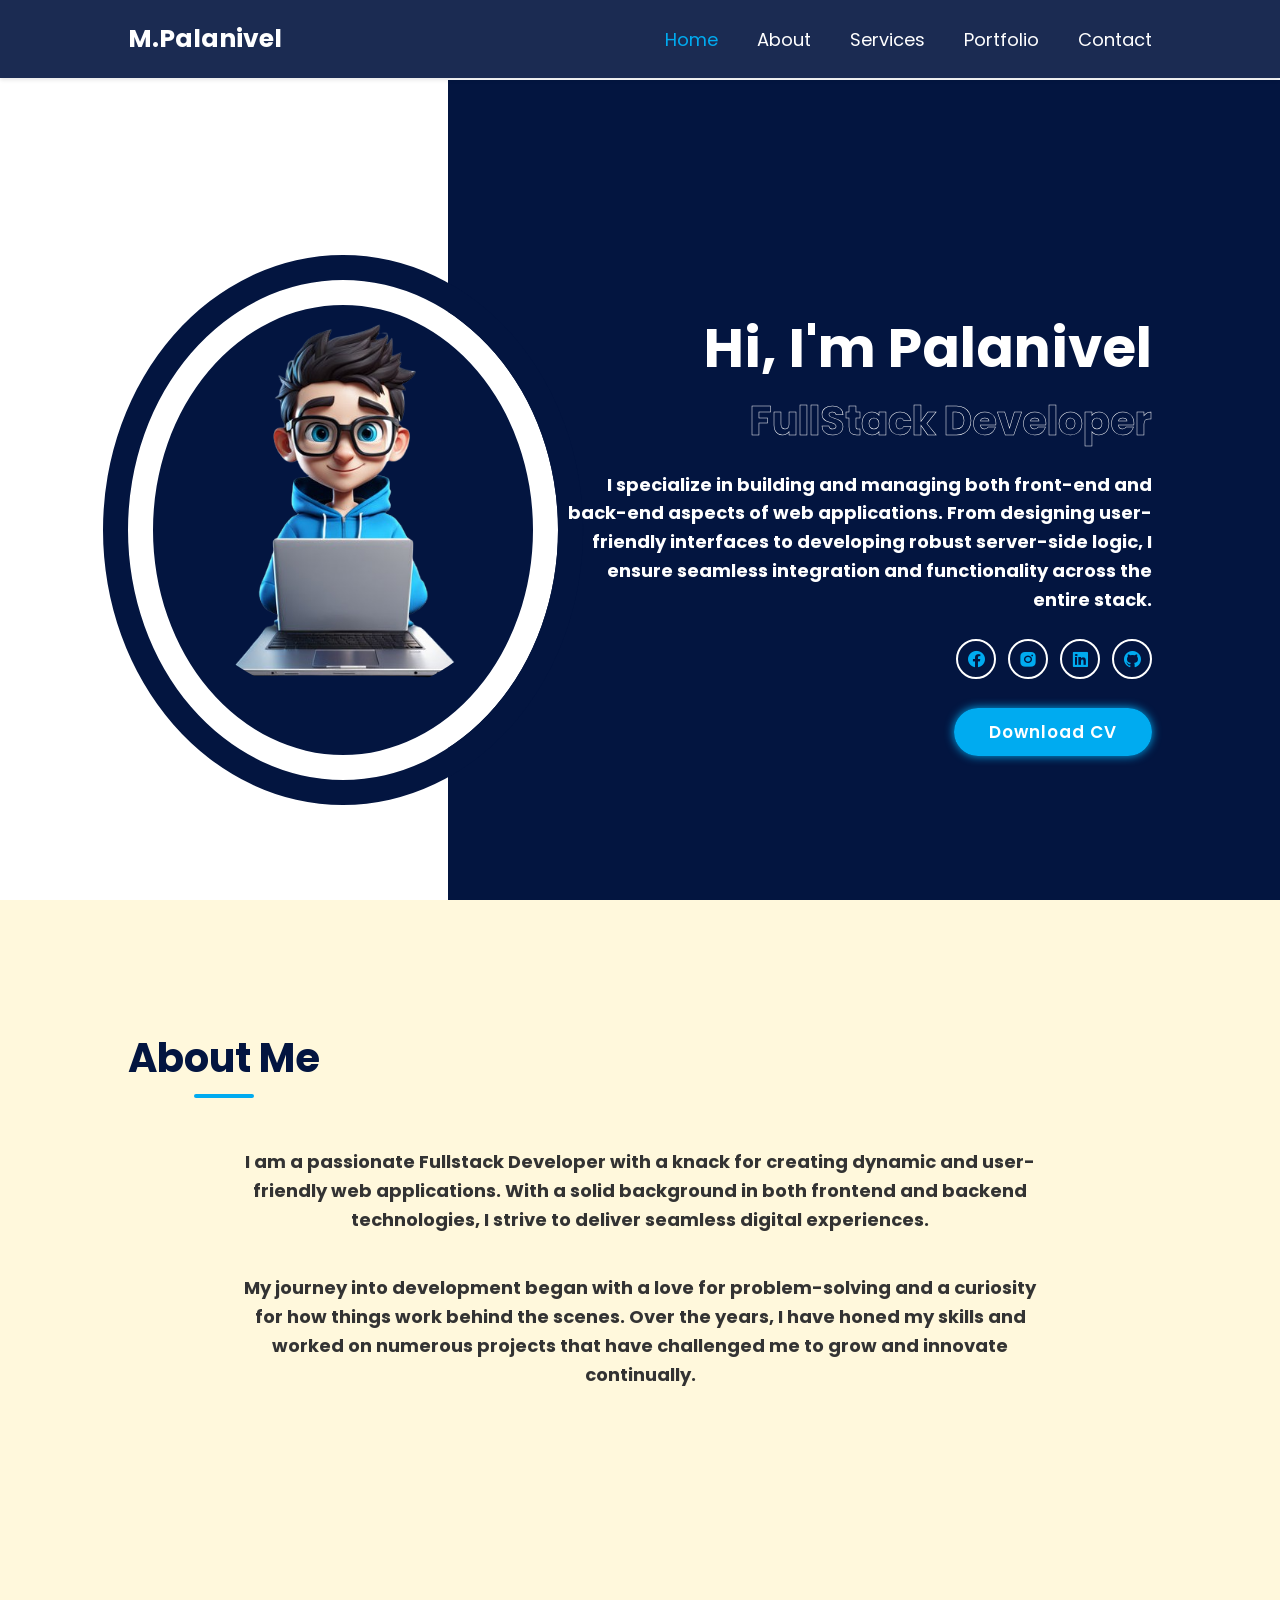
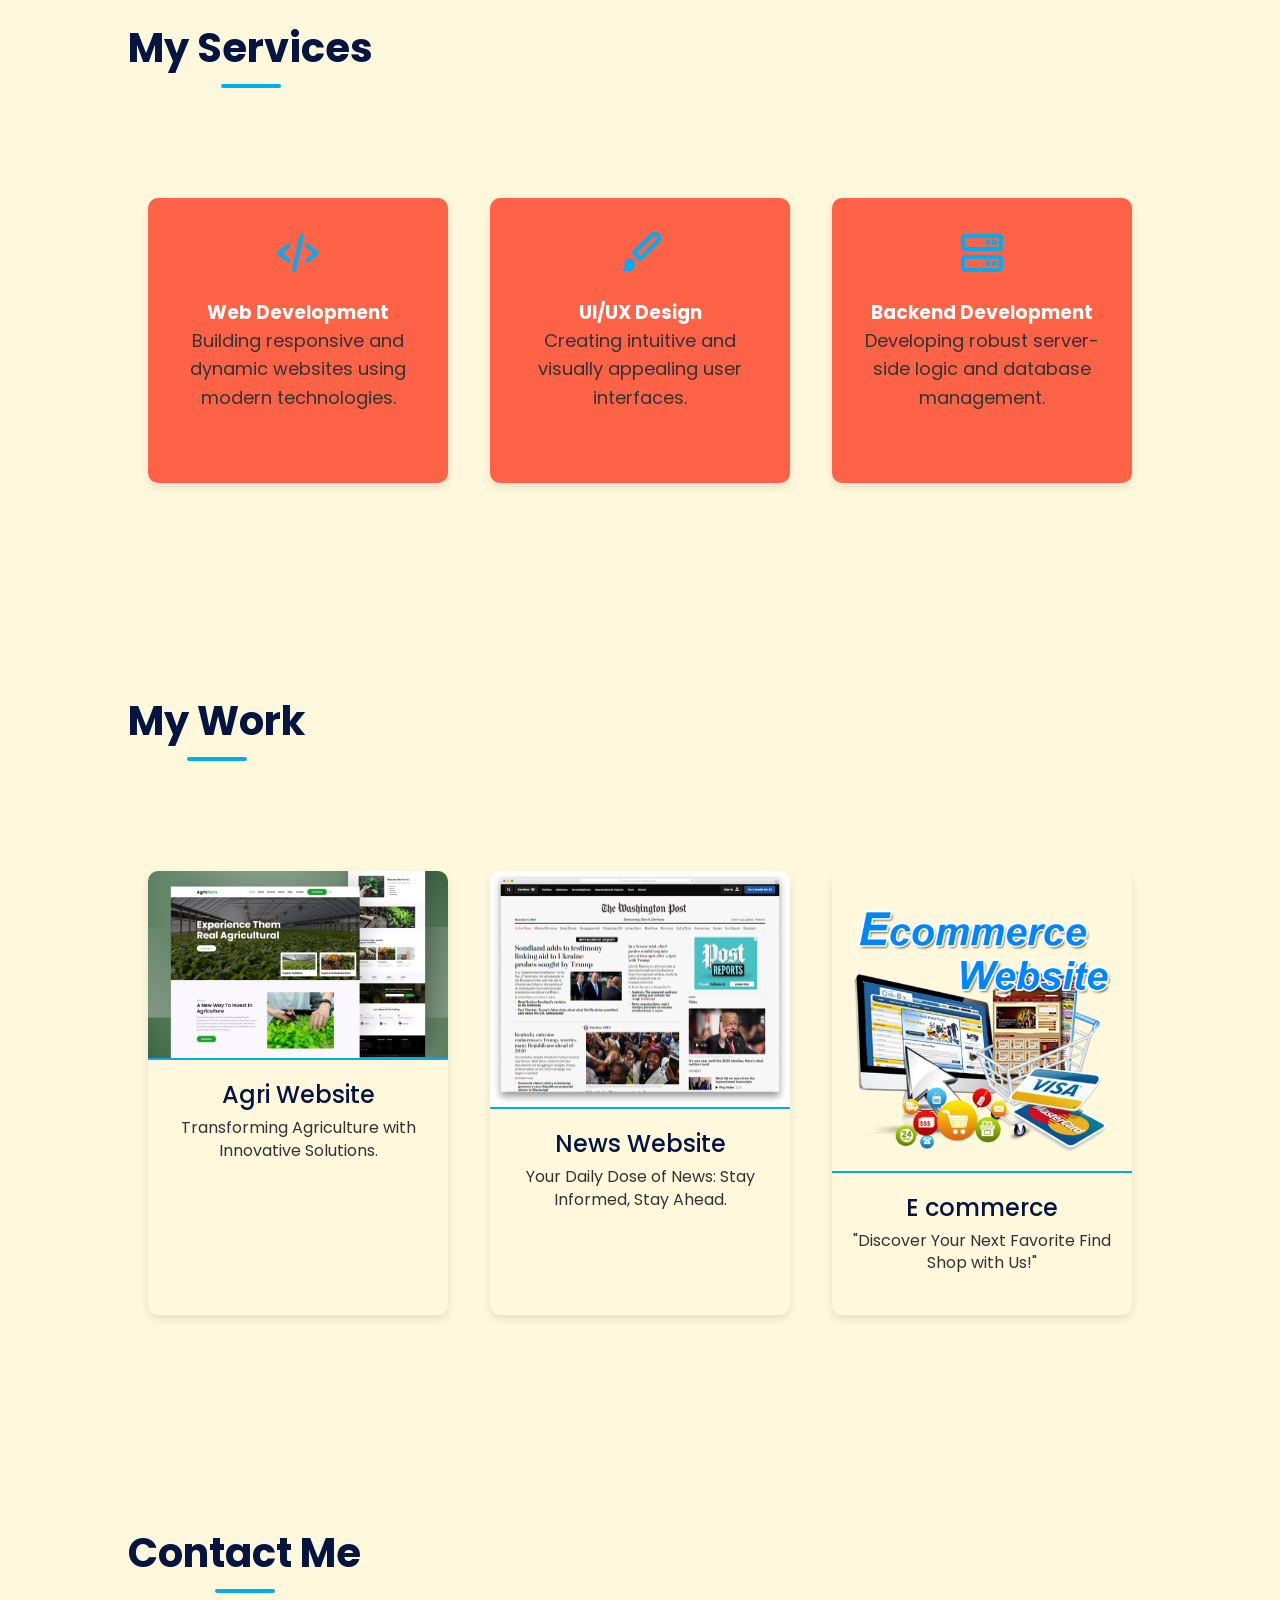
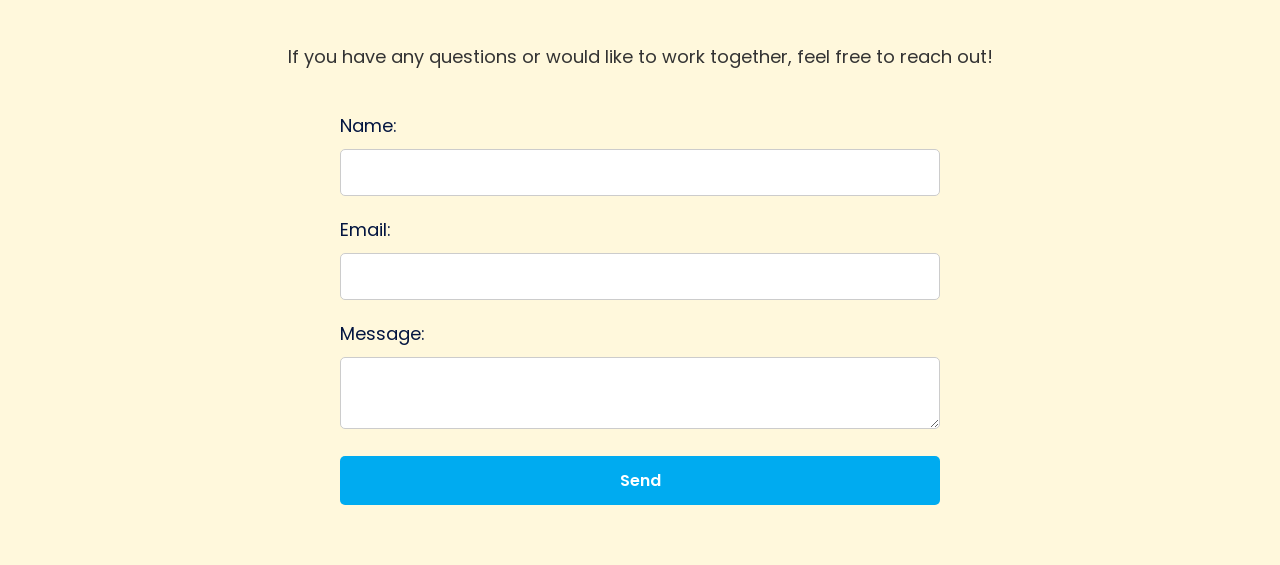
==== index.html @ 45b9446a "initial commit" ====
<!DOCTYPE html>
<html lang="en">
<head>
    <meta charset="UTF-8">
    <meta name="viewport" content="width=device-width, initial-scale=1.0">
    <title>Portfolio - M. Palanivel</title>
    <link rel="stylesheet" href="portfolio.css">
    <link href='https://unpkg.com/boxicons@2.1.4/css/boxicons.min.css' rel='stylesheet'>
   
    <link href="https://fonts.googleapis.com/css2?family=Poppins:wght@300;400;500;600;700&display=swap" rel="stylesheet">
    
</head>
<body>
    <header class="header">
        <div class="logo"><b>M.</b>Palanivel</div>
        <nav class="navbar">
            <a href="#home" class="active">Home</a>
            <a href="#about">About</a>
            <a href="#services">Services</a>
            <a href="#portfolio">Portfolio</a>
            <a href="#contact">Contact</a>
        </nav>
    </header>

    <section id="home" class="home">
        <div class="home-img">
            <img src="boy2.png" alt="Palanivel's Picture">
        </div>
        <div class="home-content">
            <h1>Hi, I'm Palanivel</h1>
            <h3>FullStack Developer</h3>
            <h4>I specialize in building and managing both front-end and back-end aspects of web applications. From designing user-friendly interfaces to developing robust server-side logic, I ensure seamless integration and functionality across the entire stack.</h4>
            <div class="home-sci">
                <a href="#"><i class='bx bxl-facebook-circle'></i></a>
                <a href="#"><i class='bx bxl-instagram-alt'></i></a>
                <a href="https://www.linkedin.com/in/palanivel-m-b6a558258?utm_source=share&utm_campaign=share_via&utm_content=profile&utm_medium=android_app"><i class='bx bxl-linkedin-square'></i></a>
                <a href="https://github.com/shakthi143"><i class='bx bxl-github'></i></a>
            </div>
            <a href="#" class="btn">Download CV</a>
        </div>
    </section>

    <section id="about" class="about">
        <h2>About Me</h2>
        <h4><p>I am a passionate Fullstack Developer with a knack for creating dynamic and user-friendly web applications. With a solid background in both frontend and backend technologies, I strive to deliver seamless digital experiences.</p>
        <p>My journey into development began with a love for problem-solving and a curiosity for how things work behind the scenes. Over the years, I have honed my skills and worked on numerous projects that have challenged me to grow and innovate continually.</p>
  </h4>  </section>

    <section id="services" class="services">
        <h2>My Services</h2>
        <div class="service-cards">
            <div class="service-card">
                <i class='bx bx-code-alt service-icon'></i>
                <h3>Web Development</h3>
                <p>Building responsive and dynamic websites using modern technologies.</p>
            </div>
            <div class="service-card">
                <i class='bx bxs-paint service-icon'></i>
                <h3>UI/UX Design</h3>
                <p>Creating intuitive and visually appealing user interfaces.</p>
            </div>
            <div class="service-card">
                <i class='bx bx-server service-icon'></i>
                <h3>Backend Development</h3>
                <p>Developing robust server-side logic and database management.</p>
            </div>
        </div>
    </section>

    <section id="portfolio" class="portfolio">
        <h2>My Work</h2>
        <div class="portfolio-grid">
            <div class="portfolio-item">
                <img src="agri.jpg" alt="Agri Website">
                <h3>Agri Website</h3>
                <p>Transforming Agriculture with Innovative Solutions.</p>
            </div>
            <div class="portfolio-item">
                <img src="news.jpg" alt="Static news web">
                <h3>News Website</h3>
                <p>Your Daily Dose of News: Stay Informed, Stay Ahead.</p>
            </div>
            <div class="portfolio-item">
                <img src="ecomm.png" alt="E commerce">
                <h3>E commerce</h3>
                <p>"Discover Your Next Favorite Find  Shop with Us!"</p>
            </div>
        </div>
    </section>

    <section id="contact" class="contact">
        <h2>Contact Me</h2>
        <p>If you have any questions or would like to work together, feel free to reach out!</p>
        <form action="mailto:your-email@example.com" method="post" enctype="text/plain">
            <label for="name">Name:</label>
            <input type="text" id="name" name="name" required>
            <label for="email">Email:</label>
            <input type="email" id="email" name="email" required>
            <label for="message">Message:</label>
            <textarea id="message" name="message" required></textarea>
            <input type="submit" value="Send">
        </form>
    </section>

</body>
</html>
---- portfolio.css ----
* {
    margin: 0;
    padding: 0;
    box-sizing: border-box;
    font-family: 'Poppins', sans-serif; 
}

.header {
    position: fixed;
    top: 0;
    left: 0;
    width: 100%;
    padding: 20px 10%;
    background: rgba(3, 21, 64, 0.9);
    display: flex;
    justify-content: space-between;
    align-items: center;
    z-index: 1000;
    box-shadow: 0 2px 4px rgba(0, 0, 0, 0.1); 
    transition: background 0.3s ease-in-out;
}

.logo {
    font-size: 25px;
    color: #fff; 
    text-decoration: none;
    font-weight: 700;
    transition: text-shadow 0.3s ease; 
}

.logo:hover {
    text-shadow: 0px 0px 10px #00abf0; 
}

.navbar a {
    font-size: 18px;
    color: #fff; 
    text-decoration: none;
    font-weight: 400;
    margin-left: 35px;
    transition: color 0.3s ease; 
}

.navbar a:hover,
.navbar a.active {
    color: #00abf0; 
}

.home {
    height: 100vh;
    background: linear-gradient(-90deg, #031540 65%, #fff 35%);
    display: flex;
    justify-content: space-between;
    align-items: center;
    padding: 0 10%;
    position: relative;
    top: 80px; 
}

.home-img {
    display: flex;
    justify-content: center;
    align-items: center;
    width: 500px;
    height: 500px;
    background: #031540;
    border-radius: 50%;
    border: 25px solid #fff;
    outline: 25px solid #031540;
    box-shadow: 0 0 30px rgba(0, 0, 0, 0.1); 
}

.home-img img {
    position: relative;
    bottom: 22px;
    max-width: 380px;
    border-radius: 50%; 
}

.home-content {
    max-width: 600px;
    color: #fff;
    text-align: right;
}

.home-content h1 {
    font-size: 55px;
    line-height: 1.2;
    margin-bottom: 10px;
}

.home-content h3 {
    font-size: 40px;
    color: transparent;
    -webkit-text-stroke: .5px #fff;
    background-image: linear-gradient(#00abf0, #00abf0);
    background-repeat: no-repeat;
    -webkit-background-clip: text;
    background-position: -410px 0;
    animation: animateText 6s linear infinite;
}

@keyframes animateText {
    0%, 95%, 100% {
        background-position: -410px 0;
    }
    65%, 85% {
        background-position: 0 0;
    }
}

.home-content h4 {
    font-size: 18px; 
    margin-top: 20px;
    line-height: 1.6;
}

.home-sci {
    margin: 25px 0 40px;
    display: flex;
    justify-content: flex-end; 
}

.home-sci a {
    display: inline-flex;
    justify-content: center;
    align-items: center;
    width: 40px;
    height: 40px;
    background: transparent;
    border: 2px solid #fff;
    border-radius: 50%;
    font-size: 20px;
    color: #00abf0;
    text-decoration: none;
    margin-left: 12px;
    transition: background 0.3s ease, color 0.3s ease, box-shadow 0.3s ease;
}

.home-sci a:hover {
    background: #00abf0;
    color: #fff;
    border-color: #00abf0;
    box-shadow: 0 0 10px #00abf0;
}

.btn {
    padding: 12px 35px;
    background: #00abf0;
    border-radius: 40px;
    font-size: 17px;
    color: #fff;
    text-decoration: none;
    font-weight: 600;
    letter-spacing: 1px;
    box-shadow: 0 0 10px #00abf0;
    transition: box-shadow 0.3s ease, transform 0.3s ease; 
}

.btn:hover {
    box-shadow: none;
    transform: translateY(-5px); 
}

section {
    padding: 100px 10%;
    background: #f9f9f9;
    position: relative;
    z-index: 1;
}

.about,
.services,
.portfolio,
.contact {
    background: #FFF8DC;
    padding-top: 10%;    
    padding-bottom: 60px; 
}

section h2 {
    font-size: 40px;
    color: #031540;
    text-align: center;
    margin-bottom: 20px;
    position: relative;
    display: inline-block;
    padding-bottom: 10px;
    margin-bottom: 50px; 
}

section h2::after {
    content: '';
    width: 60px;
    height: 4px;
    background: #00abf0;
    position: absolute;
    bottom: 0;
    left: 50%;
    transform: translateX(-50%);
    border-radius: 2px;
}

section p {
    font-size: 18px;
    color: #333;
    text-align: center;
    max-width: 800px;
    margin: 0 auto 40px;
    line-height: 1.6;
}

.services {
    background: #FFF8DC;
}

.service-cards {
    display: flex;
    flex-wrap: wrap;
    justify-content: space-between;
    margin-top: 40px;
}

.service-card {
    background: #FF6347;
    color: #fff;
    padding: 30px 20px;
    margin: 20px 0;
    border-radius: 10px;
    text-align: center;
    flex: 1;
    min-width: 250px;
    max-width: 300px;
    transition: transform 0.3s ease, box-shadow 0.3s ease;
    box-shadow: 0 4px 8px rgba(0, 0, 0, 0.1);
    margin: 20px;
}

.service-card:hover {
    transform: translateY(-10px); 
    box-shadow: 0 8px 16px rgba(0, 0, 0, 0.2);
}

.service-icon {
    font-size: 50px;
    margin-bottom: 20px;
    color: #00abf0;
}

.service h3 {
    font-size: 24px;
    margin-bottom: 10px;
    font-weight: 500; 
}

.service p {
    font-size: 16px;
    line-height: 1.6;
    font-weight: 300;
}

.portfolio-grid {
    display: flex;
    flex-wrap: wrap;
    justify-content: space-between;
    margin-top: 40px;
   
}

.portfolio-item {
    text-align: center;
    margin-bottom: 40px;
    flex: 1;
    min-width: 250px;
    max-width: 300px;
    margin: 20px;
    border-radius: 10px;
    overflow: hidden;
    box-shadow: 0 4px 8px rgba(0, 0, 0, 0.1);
    transition: transform 0.3s ease, box-shadow 0.3s ease; 
   }

.portfolio-item:hover {
    transform: translateY(-10px); 
    box-shadow: 0 8px 16px rgba(0, 0, 0, 0.2);
}

.portfolio-item img {
    max-width: 100%;
    height: auto;
    border-bottom: 2px solid #00abf0;
}

.portfolio-item h3 {
    font-size: 24px;
    color: #031540;
    margin-top: 10px;
    font-weight: 500; 
}

.portfolio-item p {
    font-size: 16px;
    color: #333;
    margin-top: 5px;
    line-height: 1.4;
}

.contact form {
    max-width: 600px;
    margin: 0 auto;
    text-align: left;
    margin-top: 40px;
}

.contact form label {
    font-size: 18px;
    color: #031540;
    display: block;
    margin-top: 20px;
}

.contact form input,
.contact form textarea {
    width: 100%;
    padding: 10px;
    margin-top: 10px;
    border: 1px solid #ccc;
    border-radius: 5px;
    font-size: 16px;
    transition: border-color 0.3s ease; 
}

.contact form input:focus,
.contact form textarea:focus {
    border-color: #00abf0; 
    outline: none;
}

.contact form input[type="submit"] {
    background: #00abf0;
    color: #fff;
    border: none;
    cursor: pointer;
    transition: background 0.3s ease;
    padding: 12px 20px;
    font-weight: 600;
    border-radius: 5px;
    margin-top: 20px;
    font-size: 16px;
}

.contact form input[type="submit"]:hover {
    background: #008dcf;
}


@media (max-width: 768px) {
    .home {
        flex-direction: column-reverse; 
        text-align: center;
    }

    .home-content {
        text-align: center;
    }

    .home-content h1 {
        font-size: 40px;
    }

    .home-content h3 {
        font-size: 30px;
    }

    .home-content h4 {
        font-size: 16px;
    }

    .service-cards,
    .portfolio-grid {
        flex-direction: column;
        align-items: center;
    }
}

@media (max-width: 480px) {
    .header {
        padding: 15px 5%; 
    }

    .logo {
        font-size: 22px;
    }

    .navbar a {
        font-size: 16px;
        margin-left: 20px;
    }

    .home-img {
        width: 300px;
        height: 300px;
    }

    .home-img img {
        max-width: 250px;
    }

    .home-content h1 {
        font-size: 35px;
    }

    .home-content h3 {
        font-size: 28px;
    }

    .home-content h4 {
        font-size: 14px;
    }
}
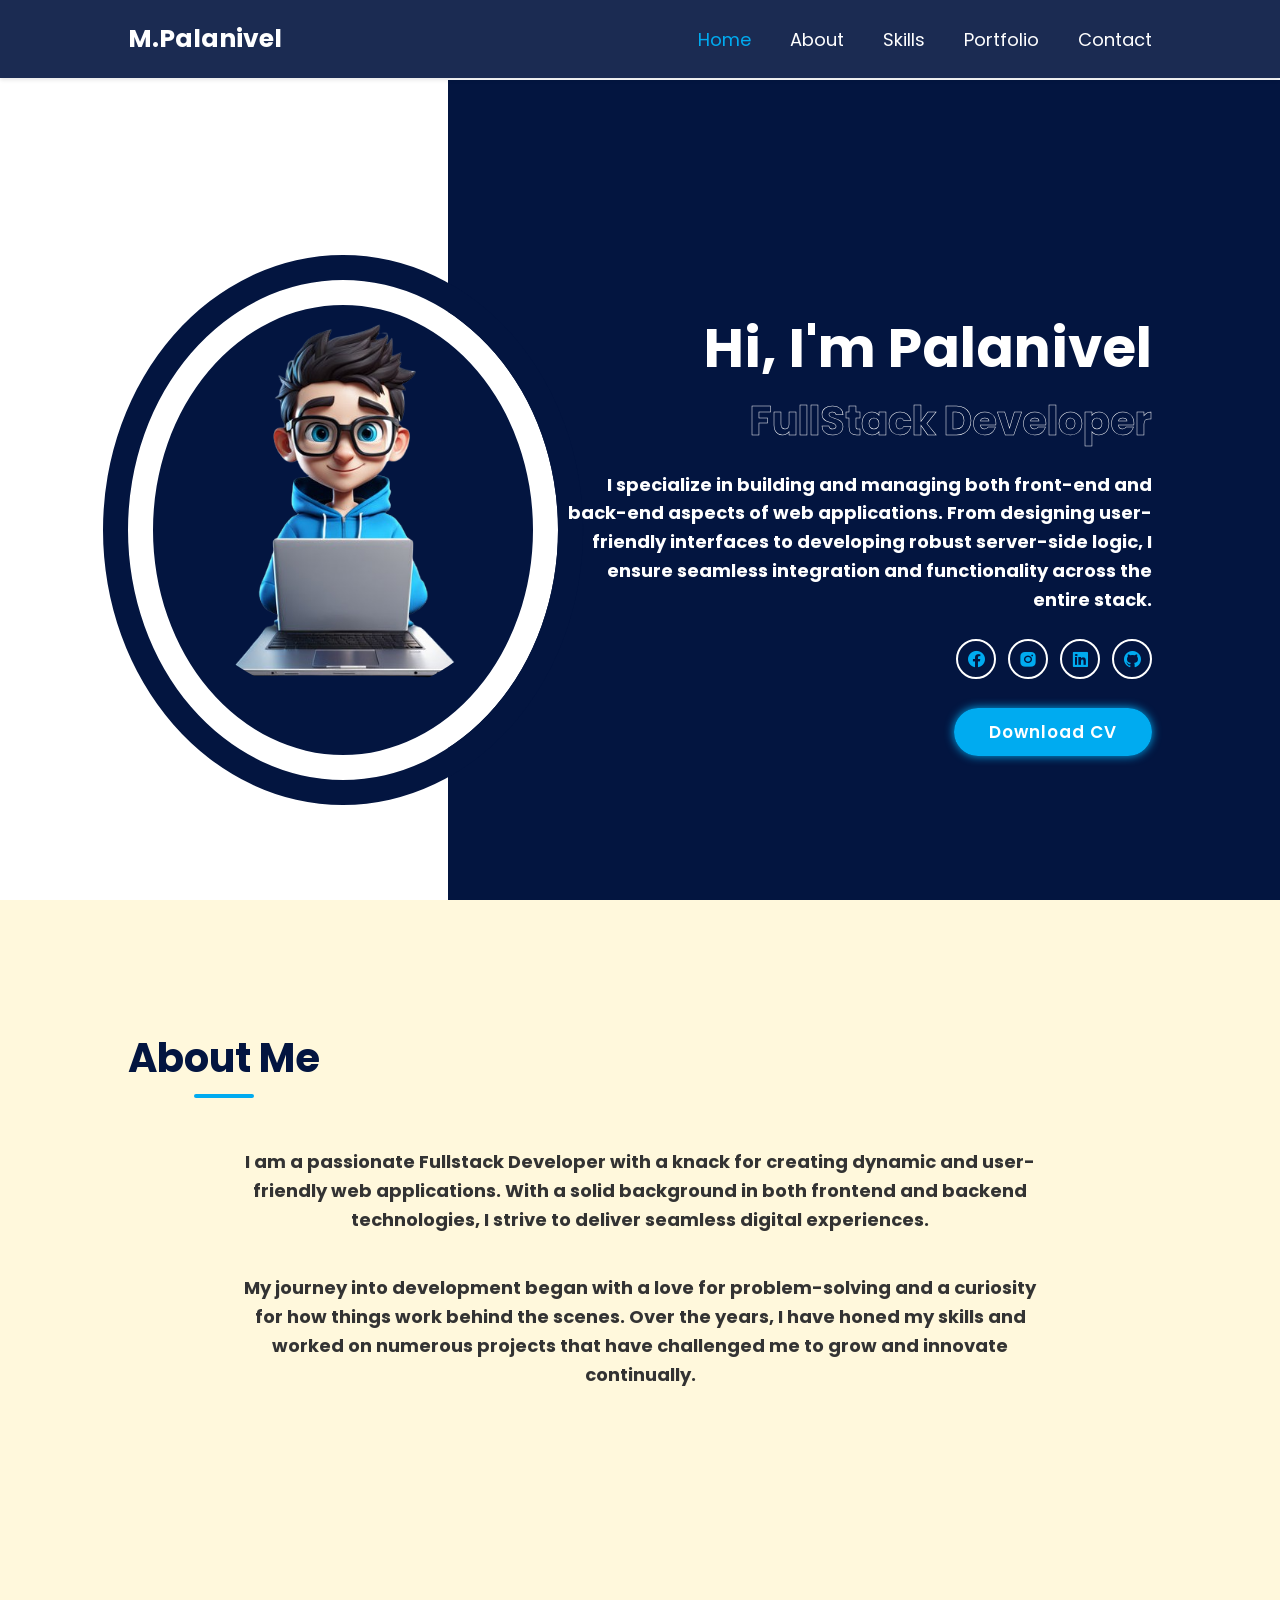
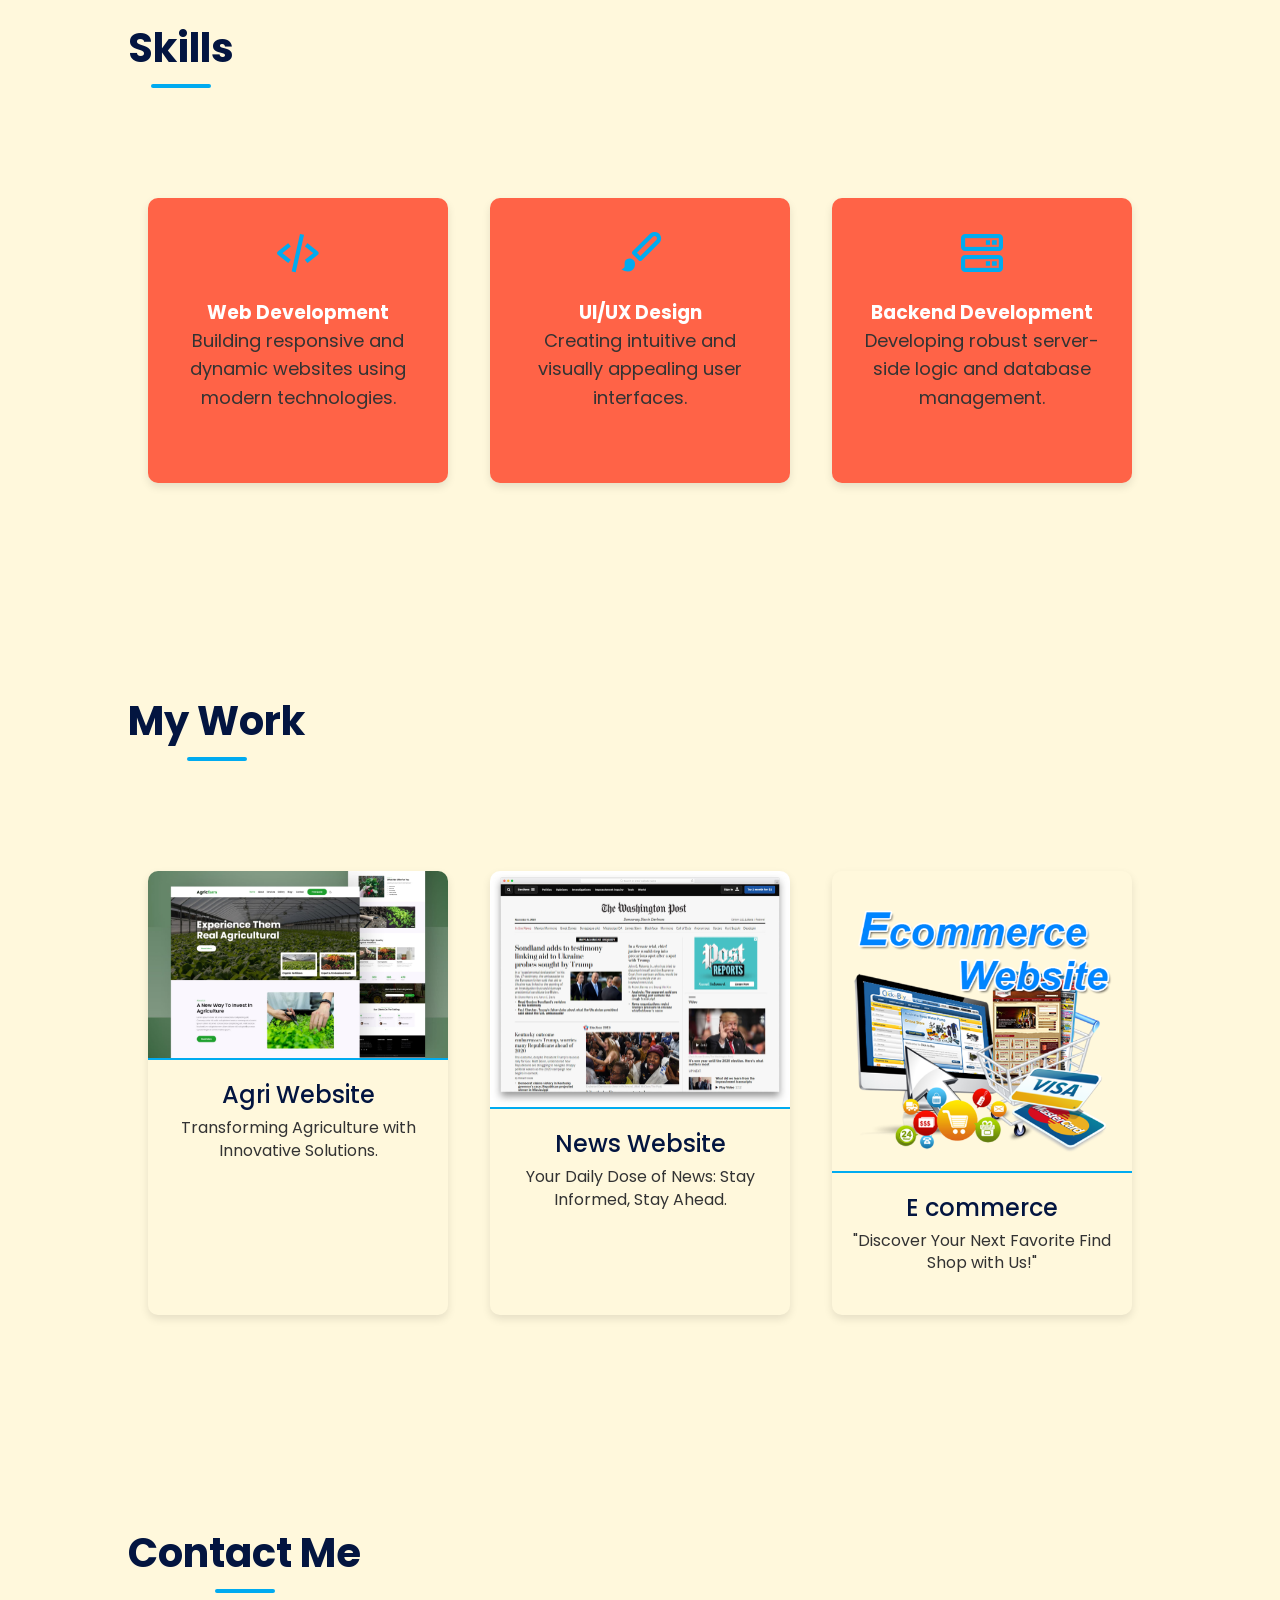
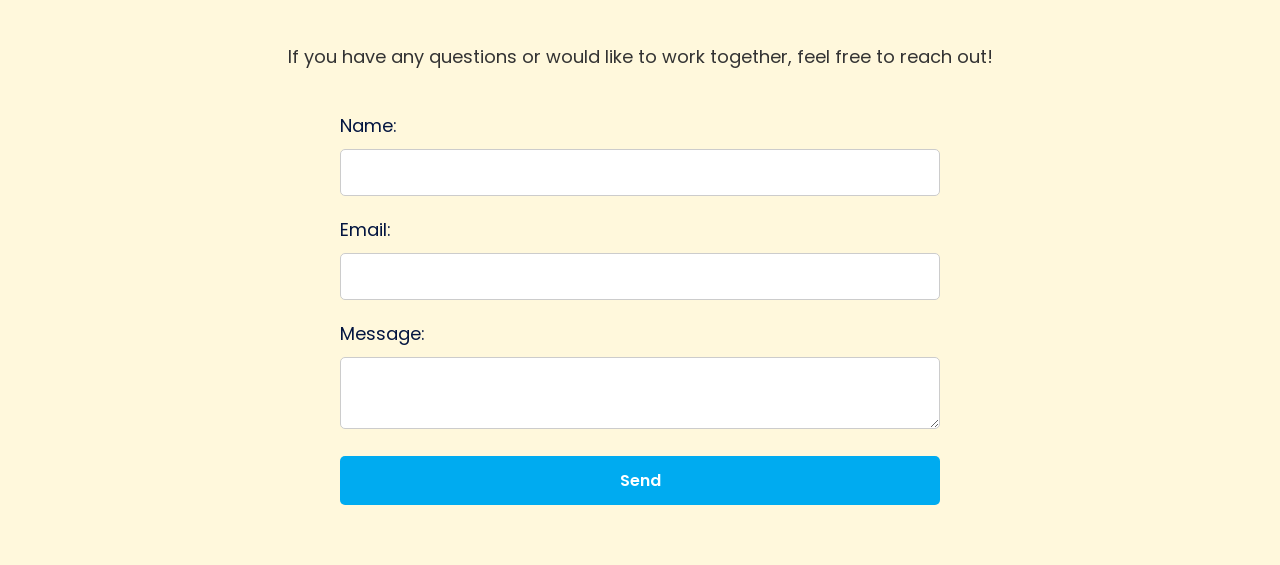
==== commit 795be8a7: "." ====
--- a/index.html
+++ b/index.html
@@ -16,7 +16,7 @@
         <nav class="navbar">
             <a href="#home" class="active">Home</a>
             <a href="#about">About</a>
-            <a href="#services">Services</a>
+            <a href="#services">Skills</a>
             <a href="#portfolio">Portfolio</a>
             <a href="#contact">Contact</a>
         </nav>
@@ -47,7 +47,7 @@
   </h4>  </section>
 
     <section id="services" class="services">
-        <h2>My Services</h2>
+        <h2>Skills</h2>
         <div class="service-cards">
             <div class="service-card">
                 <i class='bx bx-code-alt service-icon'></i>
